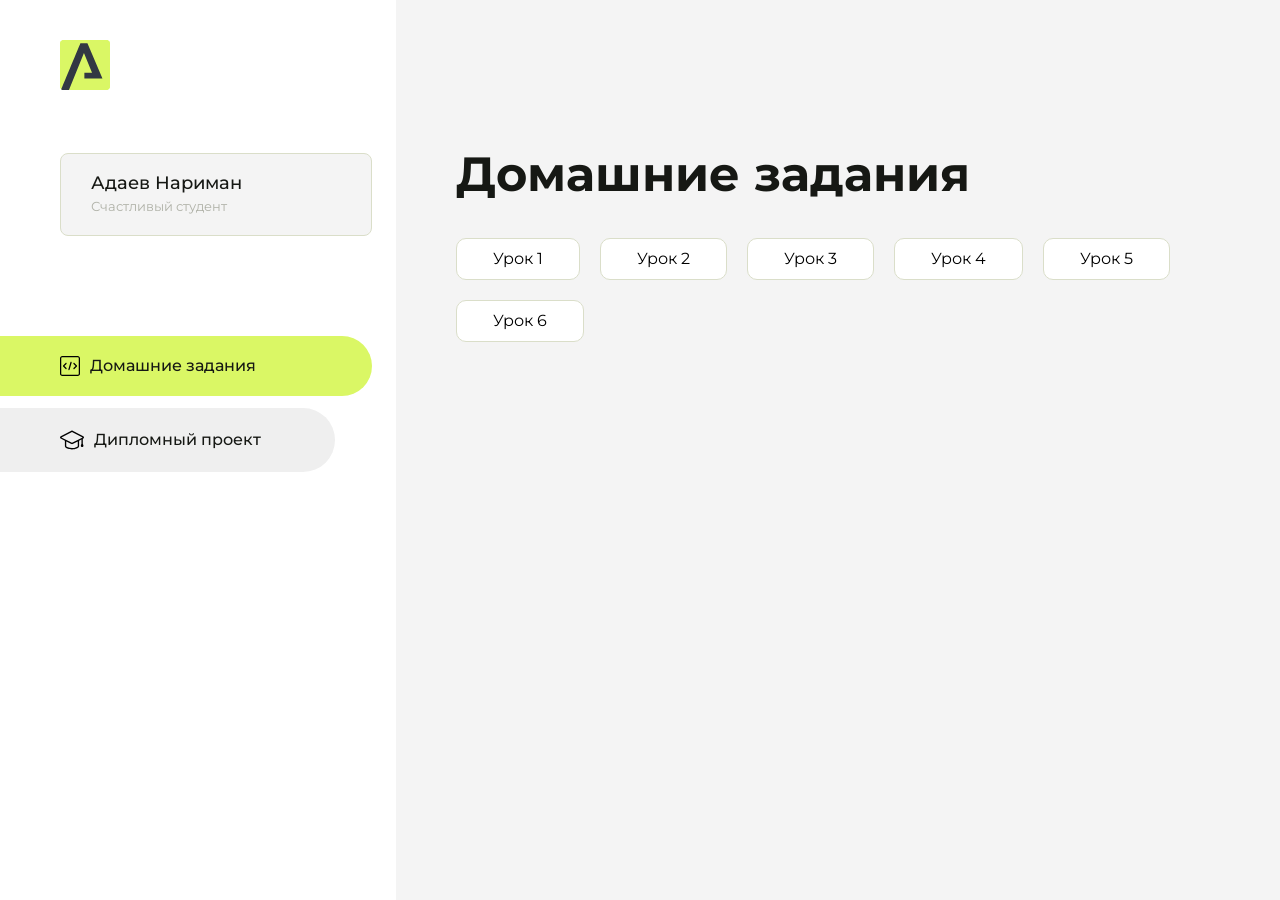
==== index.html @ f7121a59 "Update index.html" ====
<!DOCTYPE html>
<html lang="en">
<head>
    <meta charset="UTF-8">
    <meta name="viewport" content="width=device-width, initial-scale=1.0">
    <title>Домашняя работа</title>
    <link rel="shortcut icon" href="src/logo.ico" type="image/x-icon">
    <link rel="preconnect" href="https://fonts.googleapis.com">
    <link rel="preconnect" href="https://fonts.gstatic.com" crossorigin>
    <link href="https://fonts.googleapis.com/css2?family=Montserrat:wght@400;500;700&family=Rubik:wght@500&display=swap"
          rel="stylesheet">
    <link rel="stylesheet" href="src/style.css">
</head>
<body id="body">
<div class="overlay" id="overlay"></div>
<div class="layout">
    <div class="burger" id="burger">
        <svg viewBox="0 0 24 24" fill="none" xmlns="http://www.w3.org/2000/svg">
            <g id="SVGRepo_bgCarrier" stroke-width="0"></g>
            <g id="SVGRepo_tracerCarrier" stroke-linecap="round" stroke-linejoin="round"></g>
            <g id="SVGRepo_iconCarrier">
                <path d="M4 18L20 18" stroke="#DAF765" stroke-width="2" stroke-linecap="round"></path>
                <path d="M4 12L20 12" stroke="#DAF765" stroke-width="2" stroke-linecap="round"></path>
                <path d="M4 6L20 6" stroke="#DAF765" stroke-width="2" stroke-linecap="round"></path>
            </g>
        </svg>
    </div>
    <aside class="sidebar" id="sidebar">
        <div class="sidebar__inner">
            <div class="logo">
                <svg width="50" height="50" viewBox="0 0 50 50" fill="none" xmlns="http://www.w3.org/2000/svg">
                    <g clip-path="url(#clip0_513_74730)">
                        <path d="M46.17 -0.257004H3.83C1.57281 -0.257004 -0.257 1.57281 -0.257 3.83V46.17C-0.257 48.4272 1.57281 50.257 3.83 50.257H46.17C48.4272 50.257 50.257 48.4272 50.257 46.17V3.83C50.257 1.57281 48.4272 -0.257004 46.17 -0.257004Z"
                              fill="#DAF765"/>
                        <path d="M24.375 38.4H42.461L27.441 3.1585H20.4355C20.4355 3.1585 6.7895 35.881 1.1945 49.294C2.015 50.0275 3.0945 50.257 3.6945 50.257H8.8445L23.954 13.07L32.0465 32.8285H24.375V38.4Z"
                              fill="#323843"/>
                    </g>
                    <defs>
                        <clipPath id="clip0_513_74730">
                            <rect width="50" height="50" fill="white"/>
                        </clipPath>
                    </defs>
                </svg>
            </div>
            <div class="sidebar__user">
                <div class="sidebar__name">Адаев Нариман</div>
                <div class="sidebar__text">Счастливый студент</div>
            </div>
            <div class="sidebar__tabs">
                <div class="sidebar__item">
                    <button class="sidebar__button active" id="tasks">
                        <svg xmlns="http://www.w3.org/2000/svg" width="20" height="20" viewBox="0 0 20 20" fill="none">
                            <g clip-path="url(#clip0_704_74543)">
                                <path d="M17.7083 20H2.29167C1.0275 20 0 18.9725 0 17.7083V2.29167C0 1.0275 1.0275 0 2.29167 0H17.7083C18.9725 0 20 1.0275 20 2.29167V17.7083C20 18.9725 18.9725 20 17.7083 20ZM2.29167 1.25C1.7175 1.25 1.25 1.7175 1.25 2.29167V17.7083C1.25 18.2825 1.7175 18.75 2.29167 18.75H17.7083C18.2825 18.75 18.75 18.2825 18.75 17.7083V2.29167C18.75 1.7175 18.2825 1.25 17.7083 1.25H2.29167Z"
                                      fill="black"/>
                                <path d="M6.04167 13.125C5.88167 13.125 5.72167 13.0642 5.6 12.9417L3.1 10.4417C2.85583 10.1975 2.85583 9.80167 3.1 9.5575L5.6 7.0575C5.84417 6.81333 6.24 6.81333 6.48417 7.0575C6.72833 7.30167 6.72833 7.6975 6.48417 7.94167L4.42583 10L6.48417 12.0583C6.72833 12.3025 6.72833 12.6983 6.48417 12.9425C6.36167 13.0642 6.20167 13.125 6.04167 13.125Z"
                                      fill="black"/>
                                <path d="M8.95833 14.1667C8.9 14.1667 8.84 14.1583 8.78167 14.1417C8.45083 14.0442 8.26083 13.6967 8.35833 13.3658L10.4417 6.28251C10.5392 5.95084 10.8892 5.76417 11.2175 5.85917C11.5483 5.95667 11.7383 6.30417 11.6408 6.63501L9.5575 13.7183C9.47833 13.9908 9.22833 14.1667 8.95833 14.1667Z"
                                      fill="black"/>
                                <path d="M13.9583 13.125C13.7983 13.125 13.6383 13.0642 13.5167 12.9417C13.2725 12.6975 13.2725 12.3017 13.5167 12.0575L15.575 9.99916L13.5167 7.94083C13.2725 7.69666 13.2725 7.30083 13.5167 7.05666C13.7608 6.81249 14.1567 6.81249 14.4008 7.05666L16.9008 9.55666C17.145 9.80083 17.145 10.1967 16.9008 10.4408L14.4008 12.9408C14.2783 13.0642 14.1183 13.125 13.9583 13.125Z"
                                      fill="black"/>
                            </g>
                            <defs>
                                <clipPath id="clip0_704_74543">
                                    <rect width="20" height="20" fill="white"/>
                                </clipPath>
                            </defs>
                        </svg>
                        <span>Домашние задания</span></button>
                </div>
                <div class="sidebar__item">
                    <button class="sidebar__button" id="diplom">
                        <svg xmlns="http://www.w3.org/2000/svg" width="24" height="24" viewBox="0 0 24 24" fill="none">
                            <g clip-path="url(#clip0_704_74553)">
                                <path d="M23.2628 10.5971C23.7176 10.365 24 9.90375 24 9.39337C24 8.883 23.7176 8.42175 23.2628 8.18962L12.6135 2.75362C12.2291 2.55824 11.7705 2.55787 11.3854 2.75399L0.736875 8.19C0.282375 8.42175 0 8.883 0 9.39337C0 9.90375 0.282375 10.365 0.736875 10.5971L4.89038 12.7177V18.2074C4.89038 19.8154 8.412 21.393 12 21.393C15.5884 21.393 19.1096 19.815 19.1096 18.2074V12.7174L21.4609 11.517V15.8017L20.901 17.2305C20.7409 17.6389 20.7934 18.0994 21.0405 18.4616C21.2876 18.8246 21.6979 19.041 22.1366 19.041C22.5754 19.041 22.9852 18.8246 23.2324 18.462C23.4795 18.099 23.532 17.6385 23.3719 17.2301L22.8124 15.8021V10.827L23.2628 10.5971ZM17.7623 18.1721C17.6198 18.6375 15.3491 20.0419 12 20.0419C8.65088 20.0419 6.38025 18.6375 6.2415 18.2074V12.3037L6.23887 12.3019C6.23812 12.057 6.1065 11.8207 5.87325 11.7019L1.3515 9.39337L12 3.95737L22.6489 9.39337L12 14.8294L5.87325 11.7019C5.54063 11.5331 4.6695 11.6674 4.5 12C4.33012 12.3322 4.55813 12.5479 4.89038 12.7177L11.3857 16.0331C11.5781 16.1314 11.7889 16.1805 12 16.1805C12.2107 16.1805 12.4222 16.1314 12.6146 16.0331L17.7593 13.407L17.7623 18.1721Z"
                                      fill="black"/>
                            </g>
                            <defs>
                                <clipPath id="clip0_704_74553">
                                    <rect width="24" height="24" fill="white"/>
                                </clipPath>
                            </defs>
                        </svg>
                        <span>Дипломный проект</span></button>
                </div>
            </div>
        </div>

    </aside>
    <div class="content">
        <div class="container">
            <div class="content__block" id="tasksBlock">
                <div class="content__title">Домашние задания</div>
                <ul class="content__list">
                    <li class="content__list-item">
                        <a href="Hello/index.html">Урок 1</a>
                    </li>
                     <li class="content__list-item">
                        <a href="Work-1/index.html">Урок 2</a>
                    </li>
                    </li>
                     <li class="content__list-item">
                        <a href="Work-2/index.html">Урок 3</a>
                    </li>
                     <li class="content__list-item">
                        <a href="Work-3/index.html">Урок 4</a>
                    </li>
                     <li class="content__list-item">
                        <a href="Fit-studio/article.html">Урок 5</a>
                    </li>
                    <li class="content__list-item">
                        <a href="flexbox/index.html">Урок 6</a>
                    </li>
                </ul>
            </div>
            <div class="content__block hidden" id="diplomBlock">
                <div class="content__title">Дипломный проект</div>
                <div class="content__list-diplom">
                    <a href="ПАПКА-С-НОМЕРОМ-УРОКА">Ссылка на ДЗ</a>
                </div>
                <div class="content__decor">
                    <div class="content__decor-text">Давай проверим, чему ты научился!</div>
                    <div class="content__decor-img">
                        <img src="src/decor.png" alt="decor">
                    </div>
                </div>
            </div>
        </div>
    </div>
</div>
<script src="src/index.js"></script>
</body>
</html>
---- src/style.css ----
*{padding: 0;margin: 0;border: 0;}
*,*:before,*:after{-webkit-box-sizing: border-box;box-sizing: border-box;}
:focus,:active{outline: none;}
a:focus,a:active{outline: none;}
nav,footer,header,aside{display: block;}
html,body{
    height:100%;width:100%;
    font-size:100%;line-height:1;-ms-text-size-adjust:100%;-moz-text-size-adjust:100%;-webkit-text-size-adjust:100%;}
input,button,textarea{font-family:inherit;}
input::-ms-clear{display: none;}
button{cursor: pointer;}
button::-moz-focus-inner{padding:0;border:0;}
a,a:visited{text-decoration: none;}
a:hover{text-decoration: none;}
ul li{list-style: none;}
img{vertical-align: top;}
h1,h2,h3,h4,h5,h6{font-size:inherit;font-weight: inherit;}
a{color:inherit;}



body {
    font-family: "Montserrat",SansSerif;
    color: black;
}

body.overflow {
    overflow: hidden;
}



.layout {
    display: -webkit-box;
    display: -ms-flexbox;
    display: flex;
    min-height: 100vh;
}

.sidebar {
    padding: 40px 24px 40px 0;
    -ms-flex-negative: 0;
    flex-shrink: 0;
    background-color: white;
}



.content {
    -webkit-box-flex: 1;
    -ms-flex-positive: 1;
    flex-grow: 1;
    background-color: #F4F4F4;
}

.container {
    display: -webkit-box;
    display: -ms-flexbox;
    display: flex;
    -webkit-box-orient: vertical;
    -webkit-box-direction: normal;
    -ms-flex-direction: column;
    flex-direction: column;
    -webkit-box-pack: center;
    -ms-flex-pack: center;
    justify-content: center;
    -webkit-box-align: center;
    -ms-flex-align: center;
    align-items: center;
    padding: 150px 60px 80px 60px;
}


.logo {
    margin-left: 60px;
    margin-bottom: 60px;
}

.sidebar__user {
    background-color: #F4F4F4;
    padding: 20px 30px;
    margin-left: 60px;
    margin-bottom: 100px;
    border-radius: 8px;
    border: 1px solid #DADEC9;
}

.sidebar__name {
    color:#161814;
    font-size: 18px;
    font-weight: 500;
    margin-bottom: 6px;
}

.sidebar__text {
    color: #AFB1A7;
    font-size: 13px;
    font-weight: 400;
    line-height: 130%; /* 16.9px */
}

.sidebar__item {
    width: 372px;
}

.sidebar__button {
    display: -webkit-box;
    display: -ms-flexbox;
    display: flex;
    -webkit-box-align: center;
    -ms-flex-align: center;
    align-items: center;
    gap: 10px;
    padding: 20px 60px;
    margin-bottom: 12px;
    border-radius: 0px 100px 100px 0px;
    -webkit-transition: all .5s;
    -o-transition: all .5s;
    transition: all .5s;
    cursor: pointer;
    width: 90%;
    color:#161814;
    font-size: 16px;
    font-weight: 500;
}

.sidebar__button.active , .sidebar__button:hover {
    width: 100%;
    background-color: #DAF765;
}


.content__title {
    color: #161814;
    font-size: 48px;
    font-weight: 700;
    margin-bottom: 40px;
}

.content__list {
    display: -webkit-box;
    display: -ms-flexbox;
    display: flex;
    -webkit-box-align: center;
    -ms-flex-align: center;
    align-items: center;
    -ms-flex-wrap: wrap;
    flex-wrap: wrap;
    gap: 20px;
}



.content__list-item  {
    cursor: pointer;
    padding: 12px 18px;
    background-color: #fff;
    border-radius: 10px;
    border: 1px solid #DADEC9;
    -webkit-transition: all .3s;
    -o-transition: all .3s;
    transition: all .3s;
}

.content__list-item:hover,.content__list-diplom:hover {
    background-color: #AFB1A7;
}

li a {
    padding: 12px 18px;

}


.content__list-diplom {
    -webkit-transition: all .3s;
    -o-transition: all .3s;
    transition: all .3s;
    display: inline-block;
    padding: 12px 18px;
    background-color: #fff;
    border-radius: 10px;
    border: 1px solid #DADEC9;
}

.content__decor {
    display: -webkit-box;
    display: -ms-flexbox;
    display: flex;
    -webkit-box-align: center;
    -ms-flex-align: center;
    align-items: center;
}

.content__decor-text {
    color:#BEDD44;
    font-size: 36px;
    font-weight: 700;
    line-height: 110%; /* 39.6px */
}

.content__block {
    max-width: 1200px;
}

.content__block.hidden {
    display: none;
}

.content__decor-img img{
    width: 100%;
}

.burger {
    display: none;
    padding: 5px;
    position: fixed;
    top: 3%;
    right: 7%;
    width: 40px;
    height: 40px;
    background-color: #161814;
    border-radius: 50%;
    z-index: 10;
    border: 1px solid #DAF765;
}

@media (max-width: 768px) {
    .burger {
        display: block;
    }

    .sidebar {
        -webkit-transition: all .3s;
        -o-transition: all .3s;
        transition: all .3s;
        -webkit-transform: translateX(-100%);
        -ms-transform: translateX(-100%);
        transform: translateX(-100%);
        position: fixed;
        top: 0;
        left: 0;
        bottom: 0;
        z-index: 5;
    }

    .sidebar.show {
        -webkit-transform: translateX(0%);
        -ms-transform: translateX(0%);
        transform: translateX(0%);
    }

    .overlay {
        opacity: 0;
        pointer-events: none;
        -webkit-transition: all .3s;
        -o-transition: all .3s;
        transition: all .3s;
        position: absolute;
        top: 0;
        right: 0;
        left: 0;
        bottom: 0;
        z-index: 3;
        background-color: #000000e0;
    }

    .overlay.show {
        opacity: 1;
        pointer-events: all;
    }

    .container {
        padding: 40px 20px;
        min-height: 100%;
    }

    .content__decor {
        margin-top: 20px;
        -webkit-box-orient: vertical;
        -webkit-box-direction: normal;
        -ms-flex-direction: column;
        flex-direction: column;
    }
}

@media (max-width: 400px) {
    .sidebar__user {
        margin-left: 0;
    }
}
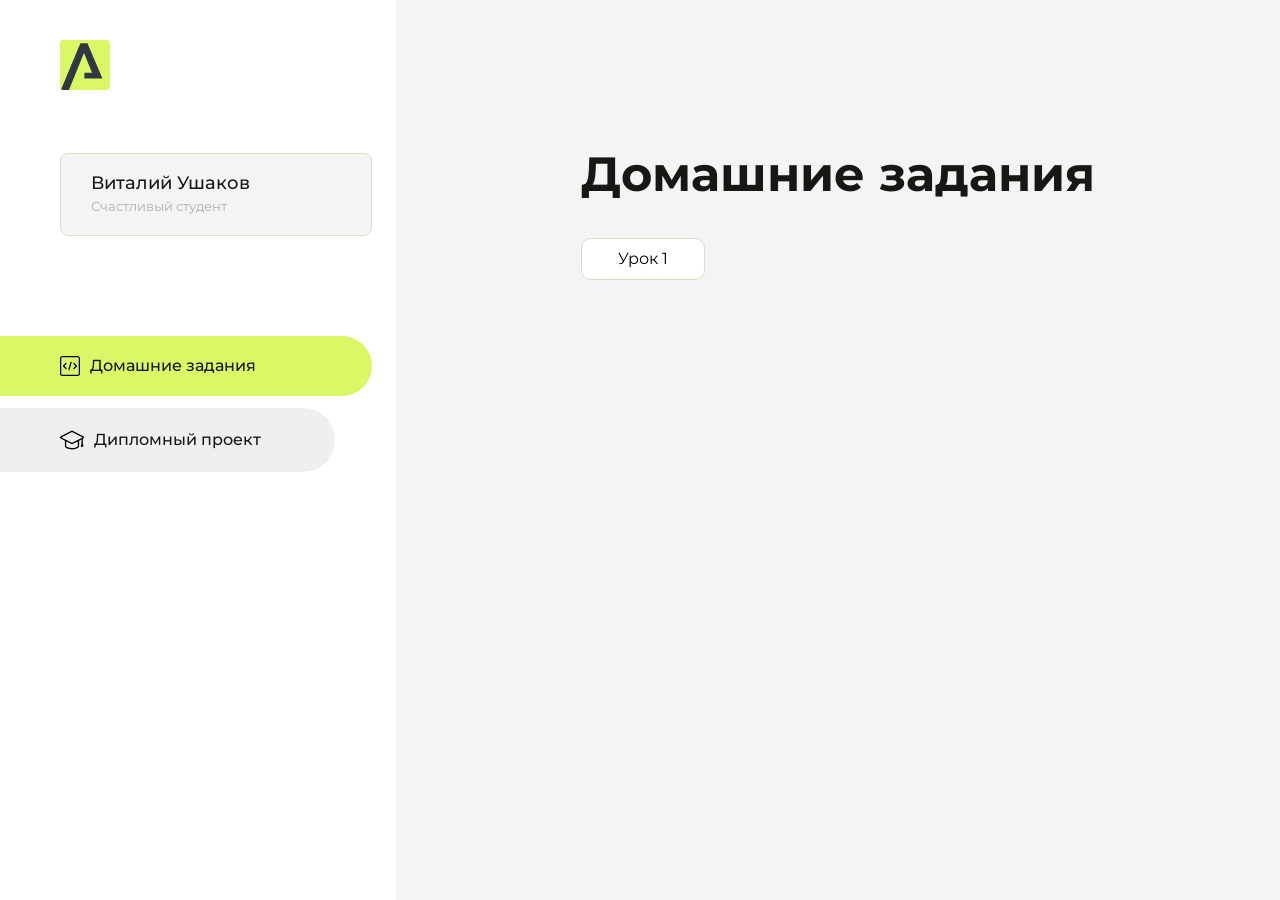
==== commit 2d6b81b3: "Add files via upload" ====
--- a/index.html
+++ b/index.html
@@ -43,7 +43,7 @@
                 </svg>
             </div>
             <div class="sidebar__user">
-                <div class="sidebar__name">Адаев Нариман</div>
+                <div class="sidebar__name">Виталий Ушаков</div>
                 <div class="sidebar__text">Счастливый студент</div>
             </div>
             <div class="sidebar__tabs">
@@ -93,23 +93,7 @@
                 <div class="content__title">Домашние задания</div>
                 <ul class="content__list">
                     <li class="content__list-item">
-                        <a href="Hello/index.html">Урок 1</a>
-                    </li>
-                     <li class="content__list-item">
-                        <a href="Work-1/index.html">Урок 2</a>
-                    </li>
-                    </li>
-                     <li class="content__list-item">
-                        <a href="Work-2/index.html">Урок 3</a>
-                    </li>
-                     <li class="content__list-item">
-                        <a href="Work-3/index.html">Урок 4</a>
-                    </li>
-                     <li class="content__list-item">
-                        <a href="Fit-studio/article.html">Урок 5</a>
-                    </li>
-                    <li class="content__list-item">
-                        <a href="flexbox/index.html">Урок 6</a>
+                        <a href="lesson1/index.html">Урок 1</a>
                     </li>
                 </ul>
             </div>
@@ -131,13 +115,3 @@
 <script src="src/index.js"></script>
 </body>
 </html>
-
-
-
-
-
-
-
-
-
-
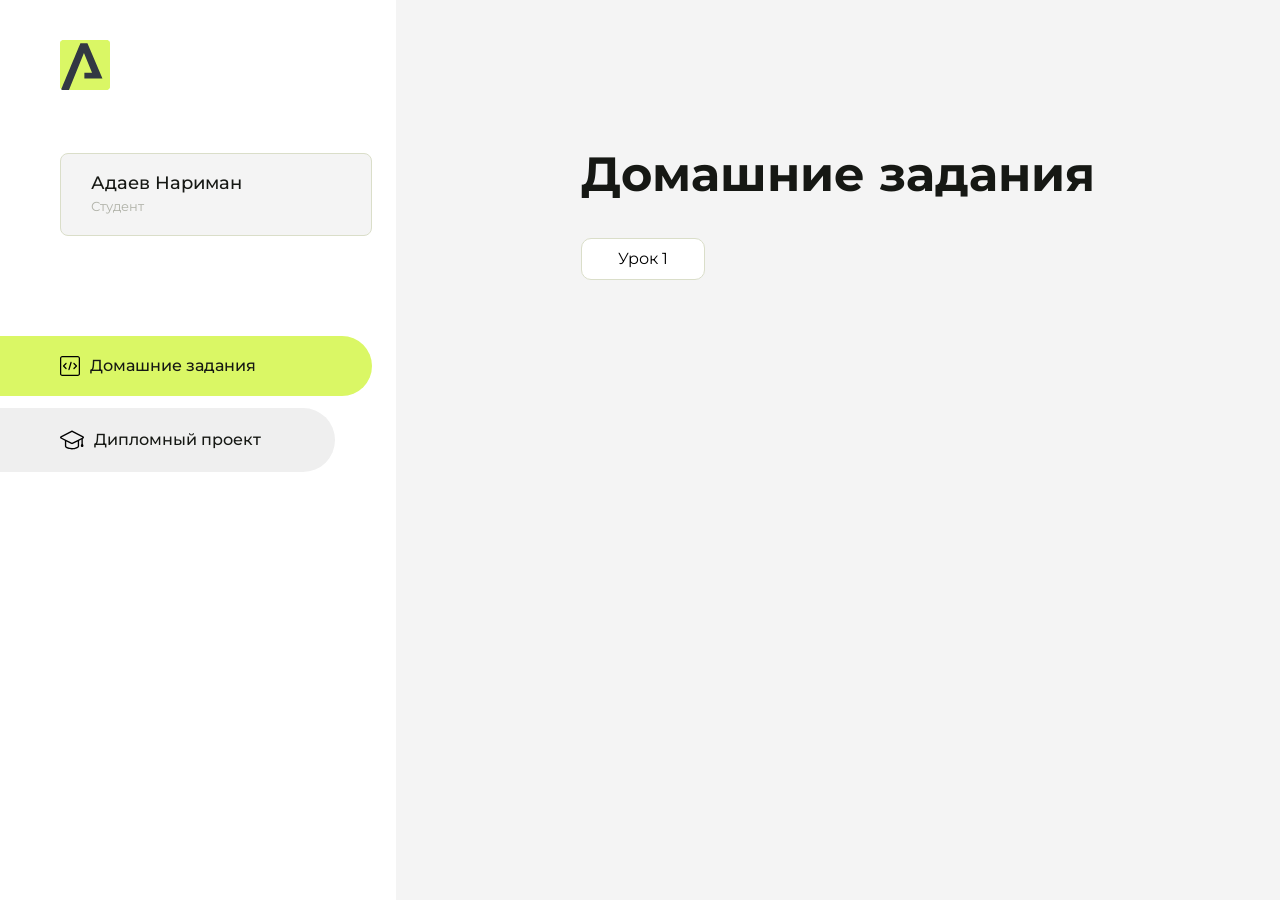
==== commit 7e12b6ff: "Update index.html" ====
--- a/index.html
+++ b/index.html
@@ -43,8 +43,8 @@
                 </svg>
             </div>
             <div class="sidebar__user">
-                <div class="sidebar__name">Виталий Ушаков</div>
-                <div class="sidebar__text">Счастливый студент</div>
+                <div class="sidebar__name">Адаев Нариман</div>
+                <div class="sidebar__text">Студент</div>
             </div>
             <div class="sidebar__tabs">
                 <div class="sidebar__item">
@@ -93,7 +93,7 @@
                 <div class="content__title">Домашние задания</div>
                 <ul class="content__list">
                     <li class="content__list-item">
-                        <a href="lesson1/index.html">Урок 1</a>
+                        <a href="Work-1">Урок 1</a>
                     </li>
                 </ul>
             </div>
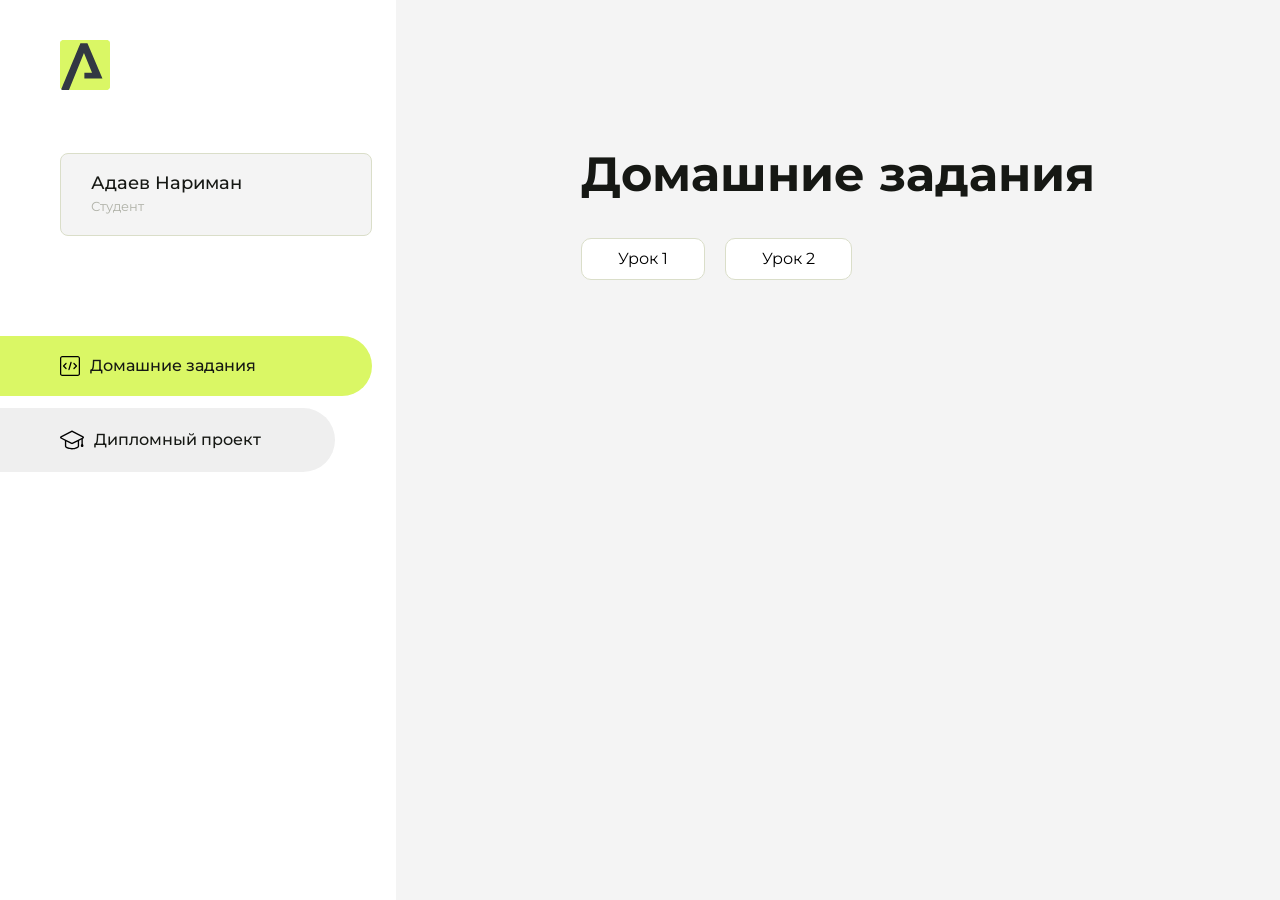
==== commit 925c2ddb: "Update index.html" ====
--- a/index.html
+++ b/index.html
@@ -95,6 +95,9 @@
                     <li class="content__list-item">
                         <a href="Work-1">Урок 1</a>
                     </li>
+                     <li class="content__list-item">
+                        <a href="-----">Урок 2</a>
+                    </li>
                 </ul>
             </div>
             <div class="content__block hidden" id="diplomBlock">
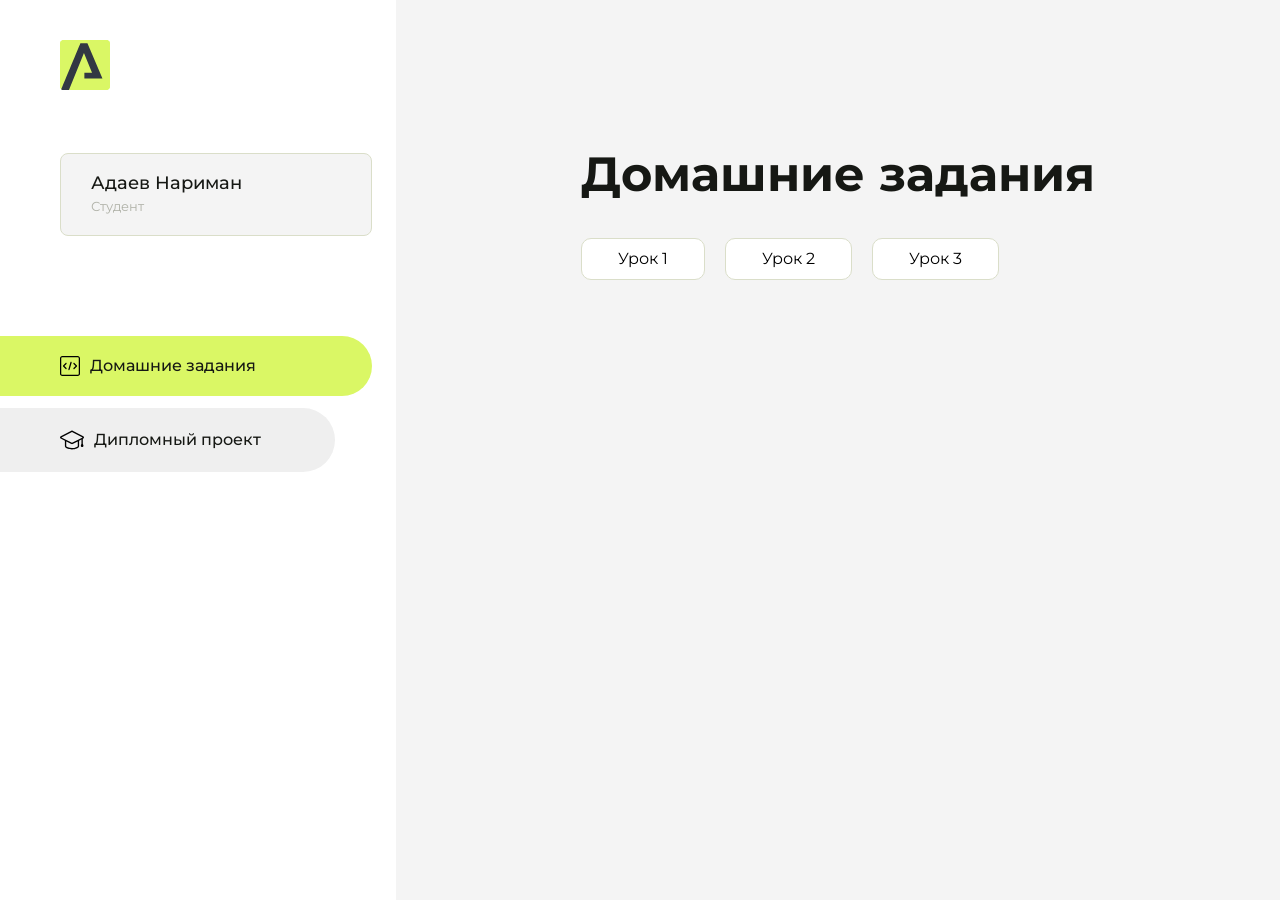
==== commit ba647551: "Update index.html" ====
--- a/index.html
+++ b/index.html
@@ -96,7 +96,10 @@
                         <a href="Work-1">Урок 1</a>
                     </li>
                      <li class="content__list-item">
-                        <a href="-----">Урок 2</a>
+                        <a href="Work-2">Урок 2</a>
+                    </li>
+                     <li class="content__list-item">
+                        <a href="Work-3">Урок 3</a>
                     </li>
                 </ul>
             </div>
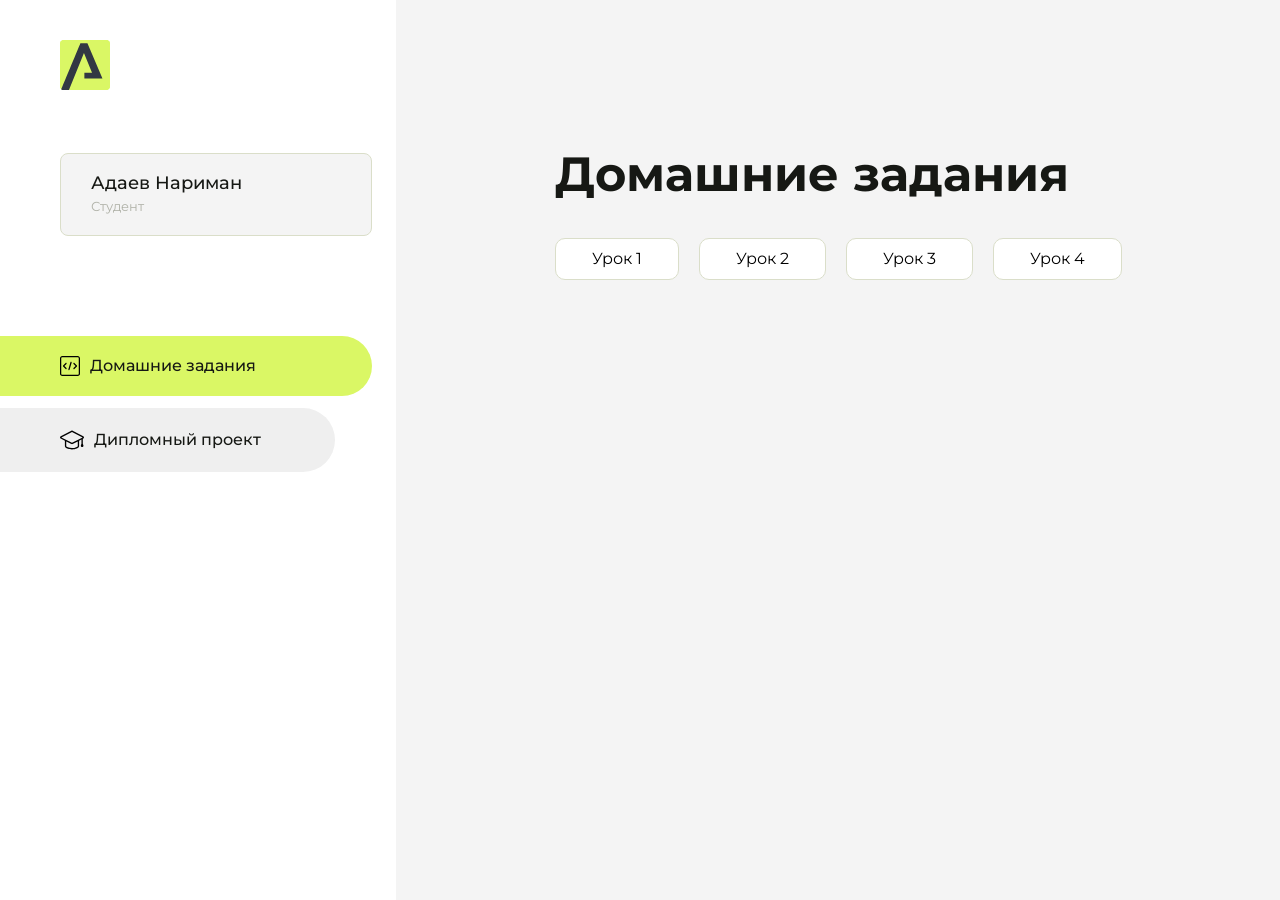
==== commit ee1ad8c1: "Update index.html" ====
--- a/index.html
+++ b/index.html
@@ -101,6 +101,9 @@
                      <li class="content__list-item">
                         <a href="Work-3">Урок 3</a>
                     </li>
+                     <li class="content__list-item">
+                        <a href="Work-4">Урок 4</a>
+                    </li>
                 </ul>
             </div>
             <div class="content__block hidden" id="diplomBlock">
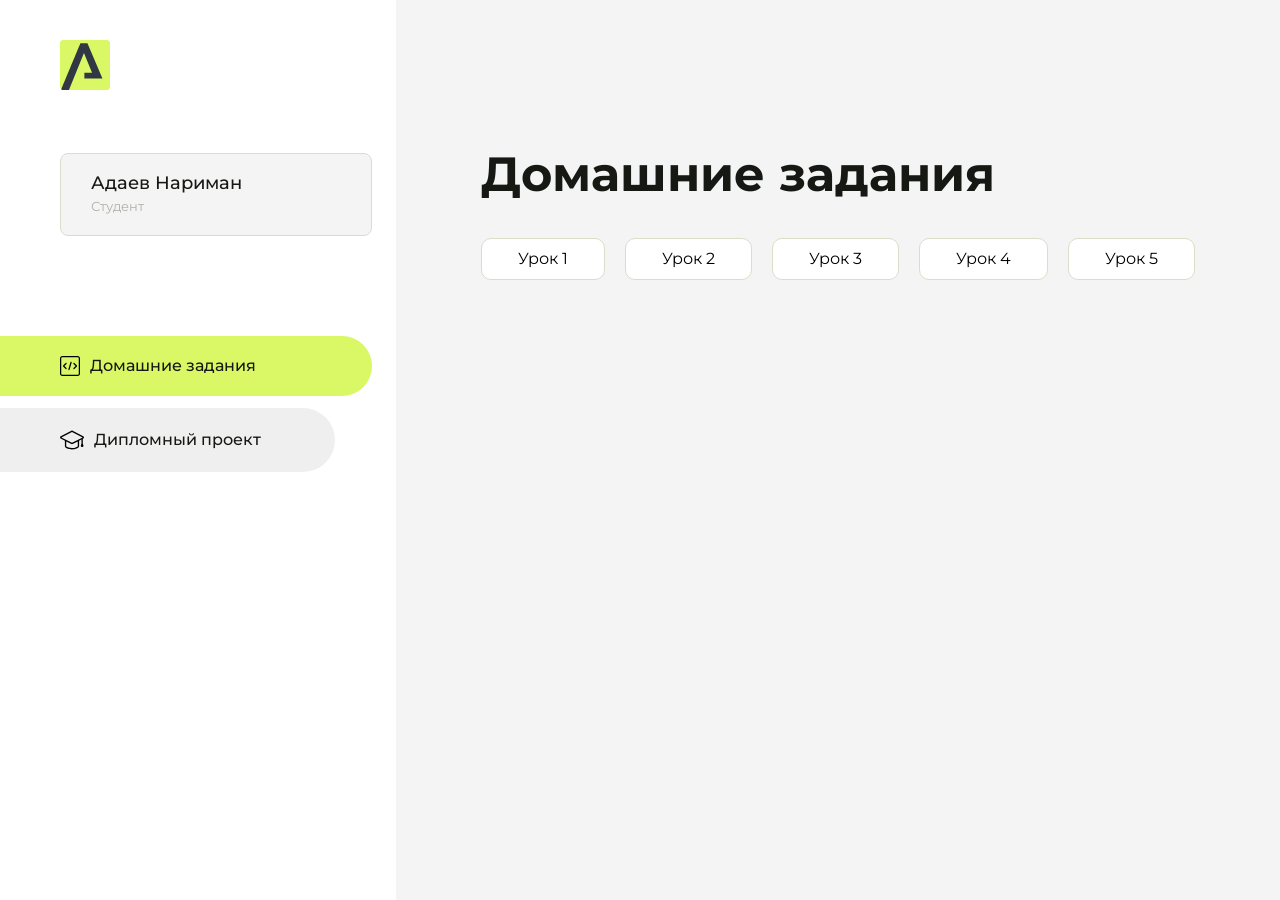
==== commit bea28fae: "Update index.html" ====
--- a/index.html
+++ b/index.html
@@ -104,6 +104,9 @@
                      <li class="content__list-item">
                         <a href="Work-4">Урок 4</a>
                     </li>
+                     <li class="content__list-item">
+                        <a href="Work-5">Урок 5</a>
+                    </li>
                 </ul>
             </div>
             <div class="content__block hidden" id="diplomBlock">
